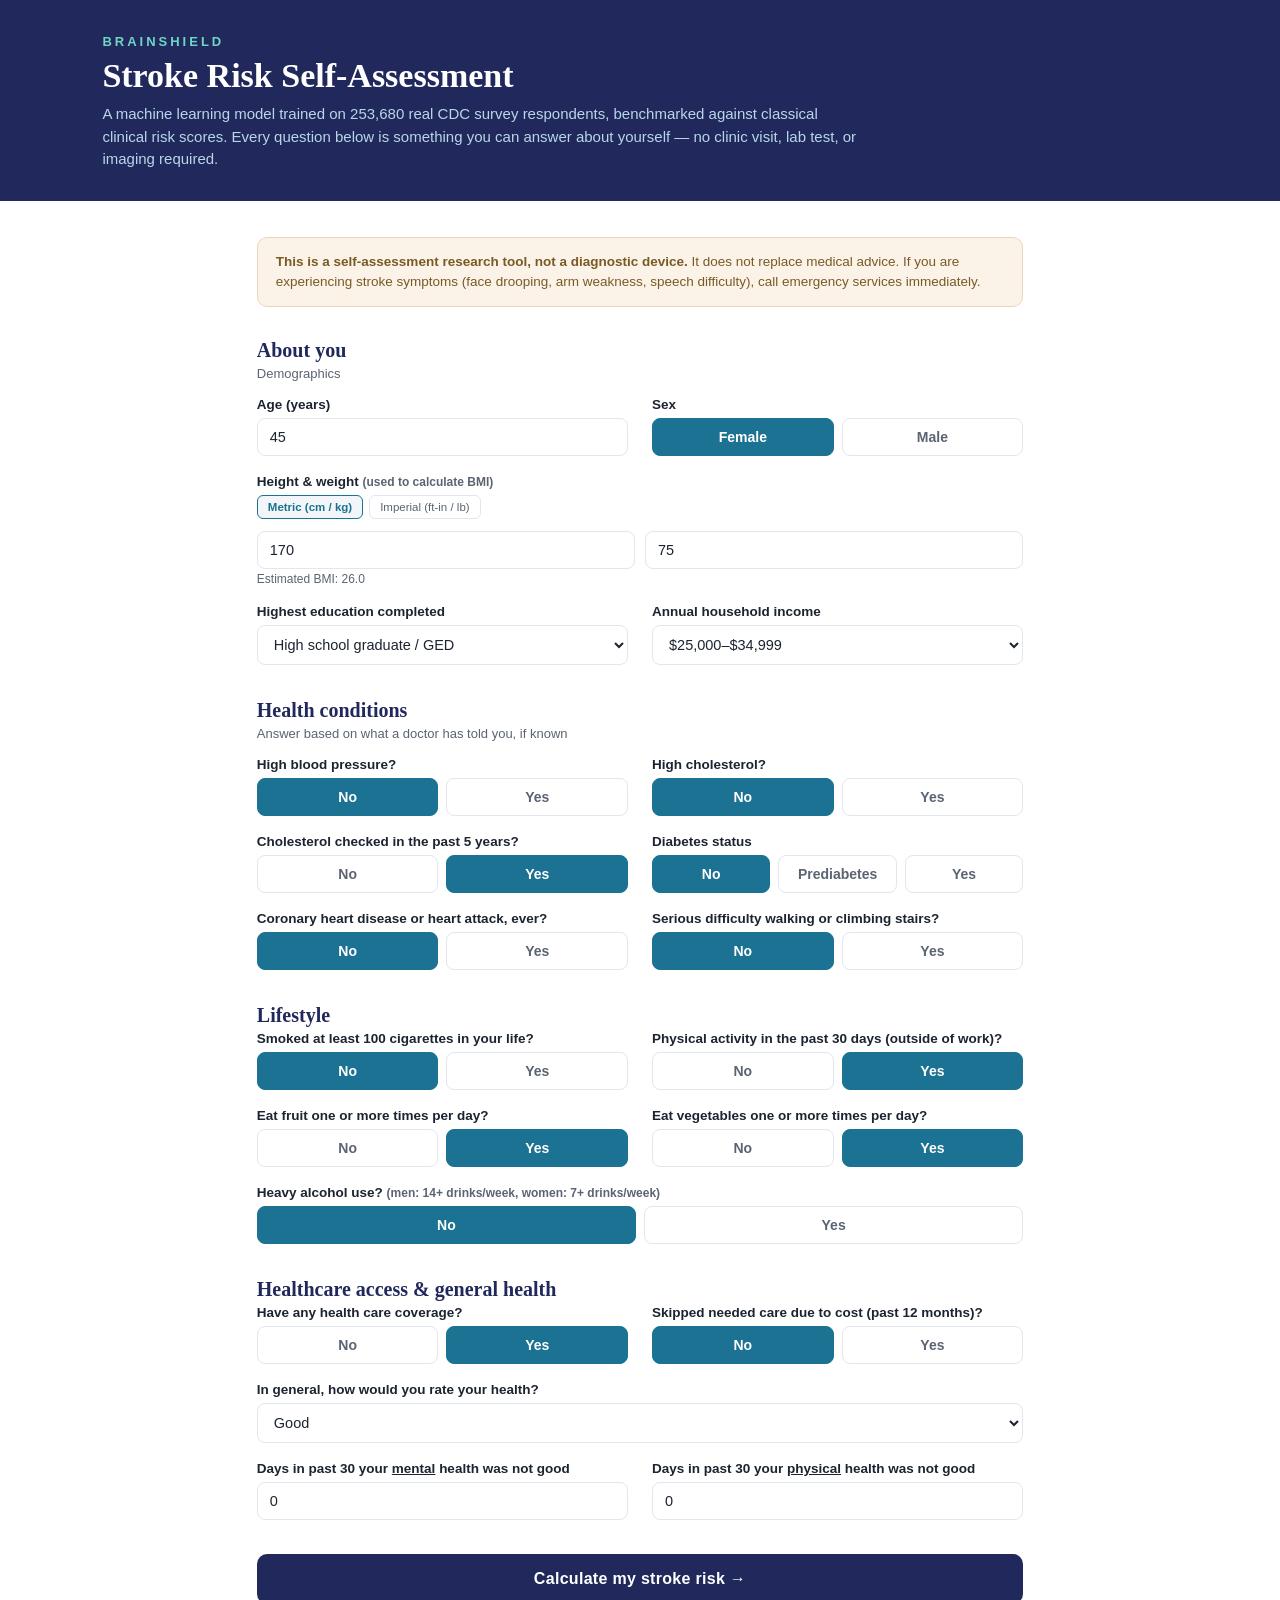
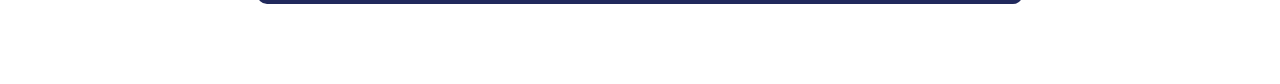
==== src/index_template.html @ fa385751 "Add stroke risk model, rPPG pulse measurement, tests and results" ====
<!DOCTYPE html>
<html lang="en">
<head>
<meta charset="UTF-8" />
<meta name="viewport" content="width=device-width, initial-scale=1.0" />
<title>BrainShield — Stroke Risk Self-Assessment</title>
<style>
  :root{
    --navy:#21295C; --blue:#065A82; --teal:#1C7293; --mint:#6FD6C5;
    --ink:#1B2430; --muted:#5B6472; --card:#F2F6F8; --white:#FFFFFF;
    --danger:#B85042; --border:#E1E7EC;
  }
  *{box-sizing:border-box;}
  body{margin:0; font-family: Calibri, "Segoe UI", Arial, sans-serif; background:var(--white); color:var(--ink);}
  header{background:var(--navy); color:var(--white); padding:34px 8vw 30px;}
  header .kicker{color:var(--mint); font-weight:700; letter-spacing:3px; font-size:13px; margin-bottom:8px;}
  header h1{font-family: Cambria, Georgia, serif; font-size:34px; margin:0 0 8px;}
  header p{color:#B9D6E8; font-size:15px; margin:0; max-width:760px; line-height:1.5;}
  main{max-width:920px; margin:0 auto; padding:36px 6vw 80px;}
  .disclaimer{background:#FBF3E8; border:1px solid #E9D6B8; color:#7A5A24; padding:14px 18px; border-radius:10px; font-size:13.5px; margin-bottom:32px; line-height:1.5;}
  .section{margin-bottom:34px;}
  .section h2{font-family: Cambria, Georgia, serif; font-size:20px; color:var(--navy); margin:0 0 4px;}
  .section .sub{color:var(--muted); font-size:13px; margin:0 0 16px;}
  .grid{display:grid; grid-template-columns:1fr 1fr; gap:18px 24px;}
  @media (max-width:640px){ .grid{grid-template-columns:1fr;} }
  .field{display:flex; flex-direction:column; gap:6px;}
  .field.full{grid-column:1 / -1;}
  label{font-size:13.5px; font-weight:700; color:var(--ink);}
  .hint{font-size:12px; color:var(--muted); margin-top:-3px;}
  input[type="number"], select{
    padding:10px 12px; border:1px solid var(--border); border-radius:8px; font-size:14.5px;
    font-family:inherit; color:var(--ink); background:var(--white);
  }
  input[type="number"]:focus, select:focus{ outline:2px solid var(--teal); outline-offset:1px; }
  .toggle{display:flex; gap:8px;}
  .toggle button{
    flex:1; padding:10px 8px; border-radius:8px; border:1px solid var(--border); background:var(--white);
    color:var(--muted); font-family:inherit; font-size:14px; font-weight:700; cursor:pointer;
  }
  .toggle button.active{ background:var(--teal); border-color:var(--teal); color:var(--white); }
  .toggle3 button{flex:1;}
  .unit-toggle{display:flex; gap:6px; margin-bottom:6px;}
  .unit-toggle button{padding:5px 10px; font-size:11.5px; border-radius:6px; border:1px solid var(--border); background:var(--white); color:var(--muted); cursor:pointer; font-family:inherit;}
  .unit-toggle button.active{background:var(--card); border-color:var(--teal); color:var(--teal); font-weight:700;}
  .row2{display:grid; grid-template-columns:1fr 1fr; gap:10px;}
  #submitBtn{
    width:100%; padding:16px; font-size:16px; font-weight:700; color:var(--white);
    background:var(--navy); border:none; border-radius:10px; cursor:pointer; font-family:inherit;
    letter-spacing:0.3px;
  }
  #submitBtn:hover{ background:#161c47; }
  #results{ display:none; margin-top:40px; }
  .result-card{ background:var(--card); border-radius:14px; padding:32px; text-align:center; }
  .result-card .risk-pct{ font-family:Cambria, Georgia, serif; font-size:60px; font-weight:700; color:var(--navy); }
  .result-card .risk-label{ font-size:14px; color:var(--muted); margin-top:-6px; }
  .risk-band{ display:inline-block; margin-top:14px; padding:6px 16px; border-radius:20px; font-size:13px; font-weight:700; }
  .compare{ display:grid; grid-template-columns:1fr 1fr; gap:16px; margin-top:26px; }
  .compare .box{ background:var(--white); border:1px solid var(--border); border-radius:10px; padding:18px; text-align:center; }
  .compare .box .val{ font-family:Cambria, Georgia, serif; font-size:28px; font-weight:700; color:var(--teal); }
  .compare .box.baseline .val{ color:var(--muted); }
  .compare .box .lbl{ font-size:12.5px; color:var(--muted); margin-top:4px; }
  .factors{ margin-top:28px; }
  .factors h3{ font-size:15px; color:var(--navy); margin-bottom:10px; }
  .factor-chip{ display:inline-block; background:var(--white); border:1px solid var(--border); border-radius:20px; padding:6px 14px; margin:0 6px 8px 0; font-size:12.5px; color:var(--ink); }
  .factor-chip.hit{ background:var(--navy); color:var(--white); border-color:var(--navy); }
  footer.note{ margin-top:26px; font-size:12px; color:var(--muted); line-height:1.6; text-align:left; }
  .model-badge{ margin-top:34px; padding:16px 18px; border-radius:10px; background:var(--white); border:1px solid var(--border); font-size:12.5px; color:var(--muted); line-height:1.6; }
  .model-badge b{ color:var(--navy); }
/*__RPPG_CSS__*/
</style>
</head>
<body>
<header>
  <div class="kicker">BRAINSHIELD</div>
  <h1>Stroke Risk Self-Assessment</h1>
  <p>A machine learning model trained on 253,680 real CDC survey respondents, benchmarked against classical clinical risk scores. Every question below is something you can answer about yourself — no clinic visit, lab test, or imaging required.</p>
</header>
<main>
  <div class="disclaimer"><b>This is a self-assessment research tool, not a diagnostic device.</b> It does not replace medical advice. If you are experiencing stroke symptoms (face drooping, arm weakness, speech difficulty), call emergency services immediately.</div>

  <form id="riskForm">

    <div class="section">
      <h2>About you</h2>
      <p class="sub">Demographics</p>
      <div class="grid">
        <div class="field">
          <label>Age (years)</label>
          <input type="number" id="ageYears" min="18" max="99" value="45" required>
        </div>
        <div class="field">
          <label>Sex</label>
          <div class="toggle" data-field="Sex">
            <button type="button" data-value="0" class="active">Female</button>
            <button type="button" data-value="1">Male</button>
          </div>
        </div>
        <div class="field full">
          <label>Height &amp; weight <span class="hint">(used to calculate BMI)</span></label>
          <div class="unit-toggle" id="unitToggle">
            <button type="button" data-unit="metric" class="active">Metric (cm / kg)</button>
            <button type="button" data-unit="imperial">Imperial (ft-in / lb)</button>
          </div>
          <div class="row2" id="metricInputs">
            <input type="number" id="heightCm" placeholder="Height (cm)" value="170" min="120" max="230">
            <input type="number" id="weightKg" placeholder="Weight (kg)" value="75" min="30" max="250">
          </div>
          <div class="row2" id="imperialInputs" style="display:none;">
            <input type="number" id="heightFt" placeholder="Height — feet" value="5" min="3" max="7">
            <input type="number" id="heightIn" placeholder="Height — inches" value="7" min="0" max="11">
          </div>
          <div class="row2" id="imperialWeightRow" style="display:none; margin-top:10px;">
            <input type="number" id="weightLb" placeholder="Weight (lb)" value="165" min="60" max="550">
            <div></div>
          </div>
          <div class="hint" id="bmiPreview">Estimated BMI: —</div>
        </div>
        <div class="field">
          <label>Highest education completed</label>
          <select id="Education">
            <option value="1">Never attended / kindergarten only</option>
            <option value="2">Grades 1–8 (elementary)</option>
            <option value="3">Grades 9–11 (some high school)</option>
            <option value="4" selected>High school graduate / GED</option>
            <option value="5">Some college / technical school</option>
            <option value="6">College graduate (4+ years)</option>
          </select>
        </div>
        <div class="field">
          <label>Annual household income</label>
          <select id="Income">
            <option value="1">Less than $10,000</option>
            <option value="2">$10,000–$14,999</option>
            <option value="3">$15,000–$19,999</option>
            <option value="4">$20,000–$24,999</option>
            <option value="5" selected>$25,000–$34,999</option>
            <option value="6">$35,000–$49,999</option>
            <option value="7">$50,000–$74,999</option>
            <option value="8">$75,000 or more</option>
          </select>
        </div>
      </div>
    </div>

    <div class="section">
      <h2>Health conditions</h2>
      <p class="sub">Answer based on what a doctor has told you, if known</p>
      <div class="grid">
        <div class="field"><label>High blood pressure?</label><div class="toggle" data-field="HighBP"><button type="button" data-value="0" class="active">No</button><button type="button" data-value="1">Yes</button></div></div>
        <div class="field"><label>High cholesterol?</label><div class="toggle" data-field="HighChol"><button type="button" data-value="0" class="active">No</button><button type="button" data-value="1">Yes</button></div></div>
        <div class="field"><label>Cholesterol checked in the past 5 years?</label><div class="toggle" data-field="CholCheck"><button type="button" data-value="0">No</button><button type="button" data-value="1" class="active">Yes</button></div></div>
        <div class="field"><label>Diabetes status</label>
          <div class="toggle toggle3" data-field="Diabetes">
            <button type="button" data-value="0" class="active">No</button>
            <button type="button" data-value="1">Prediabetes</button>
            <button type="button" data-value="2">Yes</button>
          </div>
        </div>
        <div class="field"><label>Coronary heart disease or heart attack, ever?</label><div class="toggle" data-field="HeartDiseaseorAttack"><button type="button" data-value="0" class="active">No</button><button type="button" data-value="1">Yes</button></div></div>
        <div class="field"><label>Serious difficulty walking or climbing stairs?</label><div class="toggle" data-field="DiffWalk"><button type="button" data-value="0" class="active">No</button><button type="button" data-value="1">Yes</button></div></div>
      </div>
    </div>

    <div class="section">
      <h2>Lifestyle</h2>
      <div class="grid">
        <div class="field"><label>Smoked at least 100 cigarettes in your life?</label><div class="toggle" data-field="Smoker"><button type="button" data-value="0" class="active">No</button><button type="button" data-value="1">Yes</button></div></div>
        <div class="field"><label>Physical activity in the past 30 days (outside of work)?</label><div class="toggle" data-field="PhysActivity"><button type="button" data-value="0">No</button><button type="button" data-value="1" class="active">Yes</button></div></div>
        <div class="field"><label>Eat fruit one or more times per day?</label><div class="toggle" data-field="Fruits"><button type="button" data-value="0">No</button><button type="button" data-value="1" class="active">Yes</button></div></div>
        <div class="field"><label>Eat vegetables one or more times per day?</label><div class="toggle" data-field="Veggies"><button type="button" data-value="0">No</button><button type="button" data-value="1" class="active">Yes</button></div></div>
        <div class="field full"><label>Heavy alcohol use? <span class="hint">(men: 14+ drinks/week, women: 7+ drinks/week)</span></label><div class="toggle" data-field="HvyAlcoholConsump"><button type="button" data-value="0" class="active">No</button><button type="button" data-value="1">Yes</button></div></div>
      </div>
    </div>

    <div class="section">
      <h2>Healthcare access &amp; general health</h2>
      <div class="grid">
        <div class="field"><label>Have any health care coverage?</label><div class="toggle" data-field="AnyHealthcare"><button type="button" data-value="0">No</button><button type="button" data-value="1" class="active">Yes</button></div></div>
        <div class="field"><label>Skipped needed care due to cost (past 12 months)?</label><div class="toggle" data-field="NoDocbcCost"><button type="button" data-value="0" class="active">No</button><button type="button" data-value="1">Yes</button></div></div>
        <div class="field full">
          <label>In general, how would you rate your health?</label>
          <select id="GenHlth">
            <option value="1">Excellent</option>
            <option value="2">Very good</option>
            <option value="3" selected>Good</option>
            <option value="4">Fair</option>
            <option value="5">Poor</option>
          </select>
        </div>
        <div class="field"><label>Days in past 30 your <u>mental</u> health was not good</label><input type="number" id="MentHlth" min="0" max="30" value="0"></div>
        <div class="field"><label>Days in past 30 your <u>physical</u> health was not good</label><input type="number" id="PhysHlth" min="0" max="30" value="0"></div>
      </div>
    </div>

    <button type="submit" id="submitBtn">Calculate my stroke risk →</button>
  </form>

<!--__RPPG_SECTION__-->

  <div id="results">
    <div class="result-card">
      <div class="risk-pct" id="riskPct">—</div>
      <div class="risk-label">estimated 5-year self-reported stroke risk</div>
      <div class="risk-band" id="riskBand"></div>

      <div class="compare">
        <div class="box baseline">
          <div class="val" id="baselineVal">—</div>
          <div class="lbl">Classical-score-style estimate<br>(Framingham/QRISK-type model)</div>
        </div>
        <div class="box">
          <div class="val" id="mlVal">—</div>
          <div class="lbl">BrainShield ML estimate<br>(calibrated, this study's model)</div>
        </div>
      </div>

      <div class="factors">
        <h3>Factors most associated with elevated risk in this model</h3>
        <div id="factorChips"></div>
      </div>
    </div>

    <div class="model-badge">
      <b>About this estimate:</b> Generated entirely in your browser — no data was sent anywhere. Model: XGBoost, isotonic-calibrated, trained and validated on CDC BRFSS 2015 (n=253,680). Test-set performance: AUROC 0.828 (95% CI 0.819–0.836) vs. 0.789 for the classical-score baseline shown above, a statistically significant improvement. This tool reflects a cross-sectional self-report association, not a clinically confirmed prospective risk calculation — see the accompanying paper for full methodology and limitations.
    </div>

    <footer class="note">BrainShield v1 — research prototype. Not for clinical use.</footer>
  </div>
</main>

<script>
/*__MODEL_DATA__*/
/*__BASELINE_DATA__*/
/*__SHAP_DATA__*/

// ---------------- Toggle button wiring ----------------
document.querySelectorAll(".toggle").forEach(function(group){
  group.querySelectorAll("button").forEach(function(btn){
    btn.addEventListener("click", function(){
      group.querySelectorAll("button").forEach(function(b){ b.classList.remove("active"); });
      btn.classList.add("active");
    });
  });
});

function getToggleValue(fieldName){
  var group = document.querySelector('.toggle[data-field="' + fieldName + '"]');
  var active = group.querySelector("button.active");
  return parseFloat(active.getAttribute("data-value"));
}

// ---------------- Unit toggle for height/weight ----------------
var unitToggle = document.getElementById("unitToggle");
unitToggle.querySelectorAll("button").forEach(function(btn){
  btn.addEventListener("click", function(){
    unitToggle.querySelectorAll("button").forEach(function(b){ b.classList.remove("active"); });
    btn.classList.add("active");
    var metric = btn.getAttribute("data-unit") === "metric";
    document.getElementById("metricInputs").style.display = metric ? "grid" : "none";
    document.getElementById("imperialInputs").style.display = metric ? "none" : "grid";
    document.getElementById("imperialWeightRow").style.display = metric ? "none" : "grid";
    updateBmiPreview();
  });
});

function computeBMI(){
  var metric = unitToggle.querySelector("button.active").getAttribute("data-unit") === "metric";
  var bmi;
  if (metric){
    var h = parseFloat(document.getElementById("heightCm").value) / 100;
    var w = parseFloat(document.getElementById("weightKg").value);
    bmi = w / (h*h);
  } else {
    var ft = parseFloat(document.getElementById("heightFt").value) || 0;
    var inch = parseFloat(document.getElementById("heightIn").value) || 0;
    var totalIn = ft*12 + inch;
    var wlb = parseFloat(document.getElementById("weightLb").value);
    bmi = 703 * wlb / (totalIn*totalIn);
  }
  return bmi;
}
function updateBmiPreview(){
  var bmi = computeBMI();
  document.getElementById("bmiPreview").textContent = isFinite(bmi) ? ("Estimated BMI: " + bmi.toFixed(1)) : "Estimated BMI: —";
}
["heightCm","weightKg","heightFt","heightIn","weightLb"].forEach(function(id){
  document.getElementById(id).addEventListener("input", updateBmiPreview);
});
updateBmiPreview();

function ageToBand(age){
  var bounds = [24,29,34,39,44,49,54,59,64,69,74,79];
  for (var i=0;i<bounds.length;i++){ if (age <= bounds[i]) return i+1; }
  return 13;
}

// ---------------- XGBoost tree-ensemble inference (validated vs Python, see project notes) ----------------
function evalTree(node, features){
  if (Object.prototype.hasOwnProperty.call(node, "leaf")) return node.leaf;
  var val = features[node.split];
  var cond = node.split_condition;
  var nextId;
  if (val === undefined || val === null || isNaN(val)) { nextId = node.missing; }
  else if (val < cond) { nextId = node.yes; }
  else { nextId = node.no; }
  var child = null;
  for (var i=0;i<node.children.length;i++){ if (node.children[i].nodeid === nextId){ child = node.children[i]; break; } }
  return evalTree(child, features);
}
function sigmoid(x){ return 1/(1+Math.exp(-x)); }
function predictRaw(features){
  var margin = MODEL.base_margin;
  for (var i=0;i<MODEL.trees.length;i++){ margin += evalTree(MODEL.trees[i], features); }
  return sigmoid(margin);
}
function calibrate(p){
  var xs = MODEL.isotonic_x, ys = MODEL.isotonic_y;
  if (p <= xs[0]) return ys[0];
  if (p >= xs[xs.length-1]) return ys[ys.length-1];
  for (var i=0;i<xs.length-1;i++){
    if (p >= xs[i] && p <= xs[i+1]){
      var t = (xs[i+1] === xs[i]) ? 0 : (p - xs[i])/(xs[i+1]-xs[i]);
      return ys[i] + t*(ys[i+1]-ys[i]);
    }
  }
  return ys[ys.length-1];
}
function baselineRisk(features){
  var z = BASELINE.intercept;
  for (var i=0;i<BASELINE.features.length;i++){
    z += BASELINE.coef[i] * features[BASELINE.features[i]];
  }
  return sigmoid(z);
}

document.getElementById("riskForm").addEventListener("submit", function(e){
  e.preventDefault();

  var age = parseFloat(document.getElementById("ageYears").value);
  var bmi = computeBMI();

  var features = {
    HighBP: getToggleValue("HighBP"),
    HighChol: getToggleValue("HighChol"),
    CholCheck: getToggleValue("CholCheck"),
    BMI: bmi,
    Smoker: getToggleValue("Smoker"),
    Diabetes: getToggleValue("Diabetes"),
    PhysActivity: getToggleValue("PhysActivity"),
    Fruits: getToggleValue("Fruits"),
    Veggies: getToggleValue("Veggies"),
    HvyAlcoholConsump: getToggleValue("HvyAlcoholConsump"),
    AnyHealthcare: getToggleValue("AnyHealthcare"),
    NoDocbcCost: getToggleValue("NoDocbcCost"),
    GenHlth: parseFloat(document.getElementById("GenHlth").value),
    MentHlth: parseFloat(document.getElementById("MentHlth").value),
    PhysHlth: parseFloat(document.getElementById("PhysHlth").value),
    DiffWalk: getToggleValue("DiffWalk"),
    Sex: getToggleValue("Sex"),
    Age: ageToBand(age),
    Education: parseFloat(document.getElementById("Education").value),
    Income: parseFloat(document.getElementById("Income").value),
    HeartDiseaseorAttack: getToggleValue("HeartDiseaseorAttack")
  };

  var raw = predictRaw(features);
  var cal = calibrate(raw);
  var base = baselineRisk(features);

  document.getElementById("riskPct").textContent = (cal*100).toFixed(1) + "%";
  document.getElementById("mlVal").textContent = (cal*100).toFixed(1) + "%";
  document.getElementById("baselineVal").textContent = (base*100).toFixed(1) + "%";

  var band = document.getElementById("riskBand");
  if (cal < 0.04){ band.textContent = "Below the study sample's average (4.06%)"; band.style.background="#E4F3EE"; band.style.color="#1E7B5C"; }
  else if (cal < 0.10){ band.textContent = "Above the study sample's average"; band.style.background="#FDF2DC"; band.style.color="#8A5A00"; }
  else { band.textContent = "Well above the study sample's average"; band.style.background="#FBE7E5"; band.style.color="#96271C"; }

  var chipsDiv = document.getElementById("factorChips");
  chipsDiv.innerHTML = "";
  var userHits = {
    "Age": age >= 60, "HeartDiseaseorAttack": features.HeartDiseaseorAttack===1, "GenHlth": features.GenHlth>=4,
    "HighBP": features.HighBP===1, "DiffWalk": features.DiffWalk===1, "Income": features.Income<=3,
    "PhysHlth": features.PhysHlth>=10, "BMI": bmi>=30, "HighChol": features.HighChol===1,
    "Smoker": features.Smoker===1, "Diabetes": features.Diabetes>=1
  };
  var labels = {Age:"Age", HeartDiseaseorAttack:"Prior heart disease/attack", GenHlth:"General health status",
    HighBP:"High blood pressure", DiffWalk:"Difficulty walking", Income:"Income", PhysHlth:"Physical health days",
    BMI:"BMI", HighChol:"High cholesterol", Smoker:"Smoking", Diabetes:"Diabetes"};
  SHAP_TOP.forEach(function(f){
    var hit = userHits[f];
    var chip = document.createElement("span");
    chip.className = "factor-chip" + (hit ? " hit" : "");
    chip.textContent = labels[f] + (hit ? " ●" : "");
    chipsDiv.appendChild(chip);
  });

  document.getElementById("results").style.display = "block";
  document.getElementById("results").scrollIntoView({behavior:"smooth"});
});
</script>
<script>
/*__RPPG_CORE__*/
</script>
<script>
/*__RPPG_UI__*/
</script>
</body>
</html>
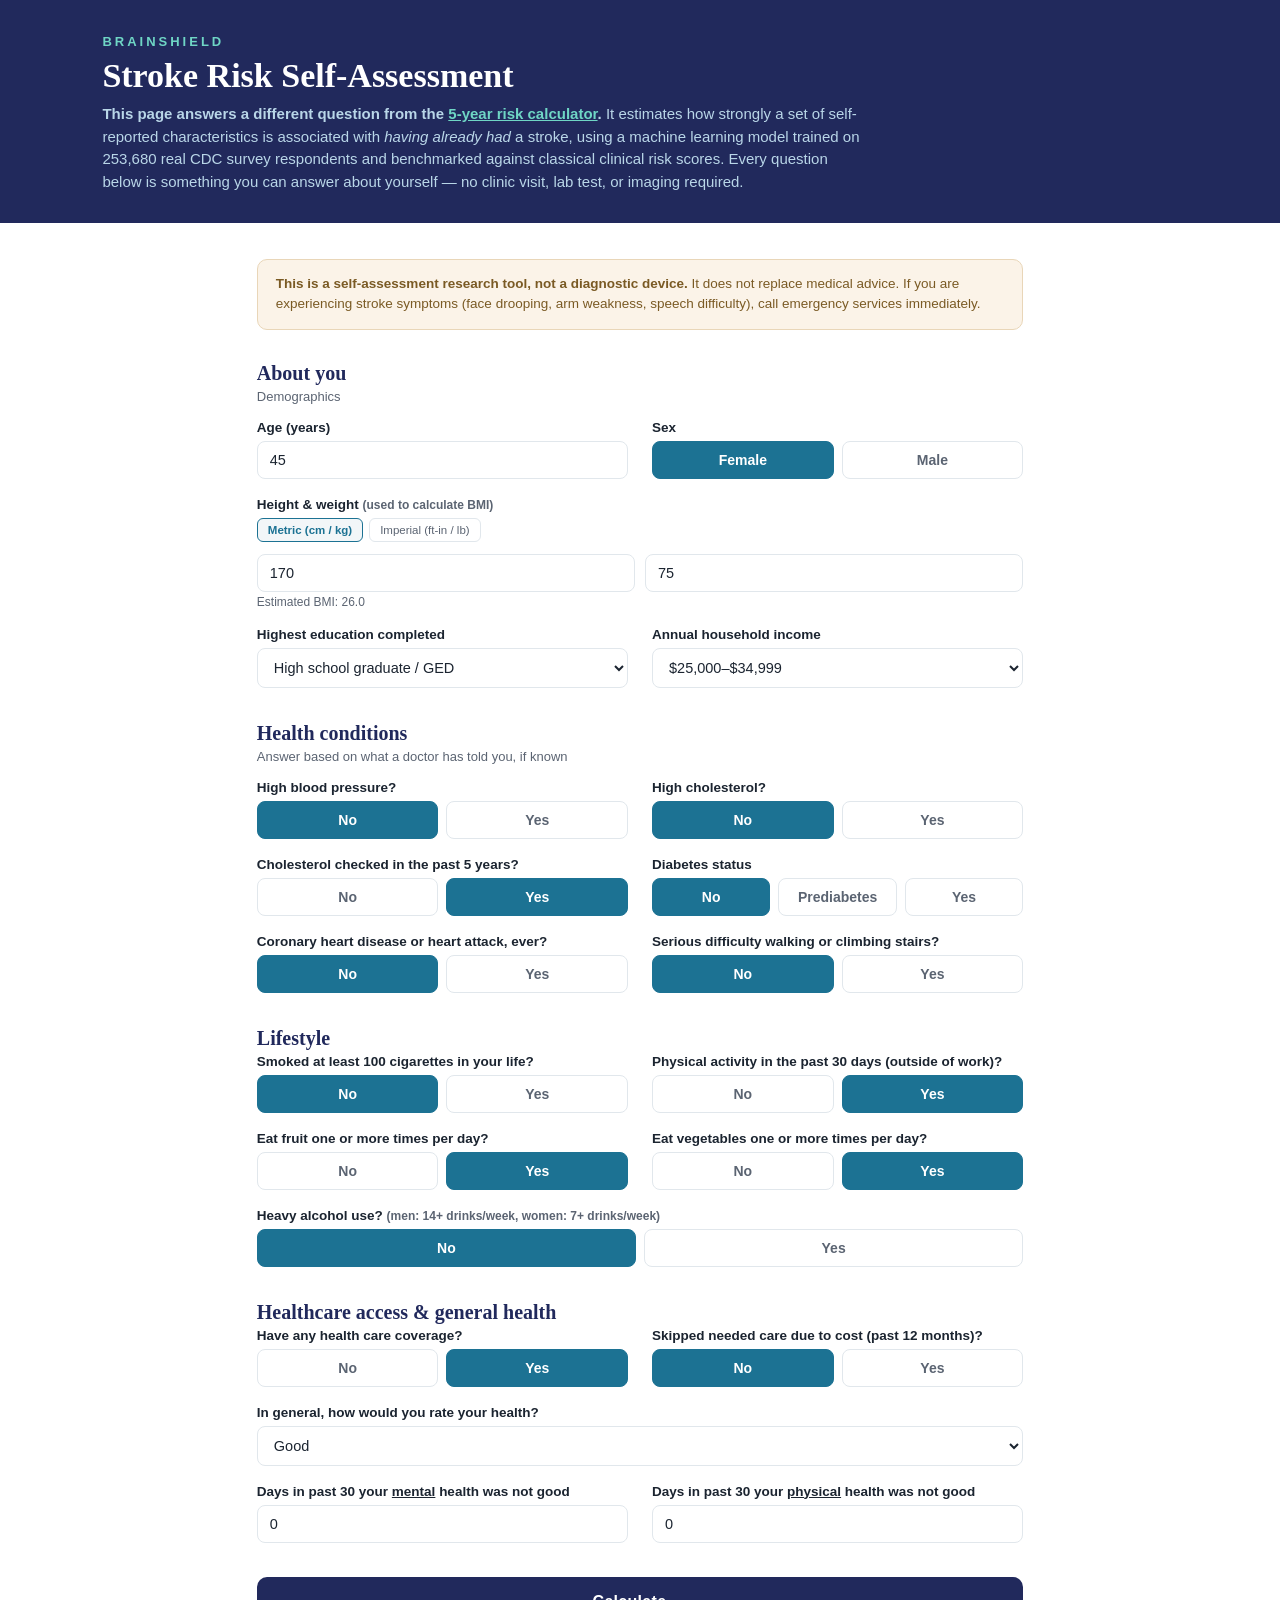
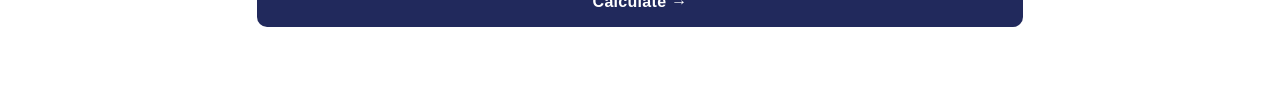
==== commit 0f7bc723: "Add AF screening and assessment workflow" ====
--- a/src/index_template.html
+++ b/src/index_template.html
@@ -73,7 +73,7 @@
 <header>
   <div class="kicker">BRAINSHIELD</div>
   <h1>Stroke Risk Self-Assessment</h1>
-  <p>A machine learning model trained on 253,680 real CDC survey respondents, benchmarked against classical clinical risk scores. Every question below is something you can answer about yourself — no clinic visit, lab test, or imaging required.</p>
+  <p><b>This page answers a different question from the <a href="risk5.html" style="color:#6FD6C5;">5-year risk calculator</a>.</b> It estimates how strongly a set of self-reported characteristics is associated with <i>having already had</i> a stroke, using a machine learning model trained on 253,680 real CDC survey respondents and benchmarked against classical clinical risk scores. Every question below is something you can answer about yourself — no clinic visit, lab test, or imaging required.</p>
 </header>
 <main>
   <div class="disclaimer"><b>This is a self-assessment research tool, not a diagnostic device.</b> It does not replace medical advice. If you are experiencing stroke symptoms (face drooping, arm weakness, speech difficulty), call emergency services immediately.</div>
@@ -192,7 +192,7 @@
       </div>
     </div>
 
-    <button type="submit" id="submitBtn">Calculate my stroke risk →</button>
+    <button type="submit" id="submitBtn">Calculate &rarr;</button>
   </form>
 
 <!--__RPPG_SECTION__-->
@@ -200,7 +200,8 @@
   <div id="results">
     <div class="result-card">
       <div class="risk-pct" id="riskPct">—</div>
-      <div class="risk-label">estimated 5-year self-reported stroke risk</div>
+      <div class="risk-label">estimated probability that a person answering this way<br>has <b>already had</b> a stroke at some point in their life</div>
+      <div style="margin-top:12px;font-size:13px;color:#5B6472;max-width:460px;margin-left:auto;margin-right:auto;line-height:1.5;">This is <b>not</b> a forecast. The training data asks &ldquo;have you ever been told you had a stroke?&rdquo;, measured at a single point in time, so the model describes who has already had one &mdash; not who will. For a forward-looking 5-year estimate, see <a href="risk5.html" style="color:#1C7293;">the 5-year risk calculator</a>, which uses a survival model built on people followed prospectively over time.</div>
       <div class="risk-band" id="riskBand"></div>
 
       <div class="compare">
